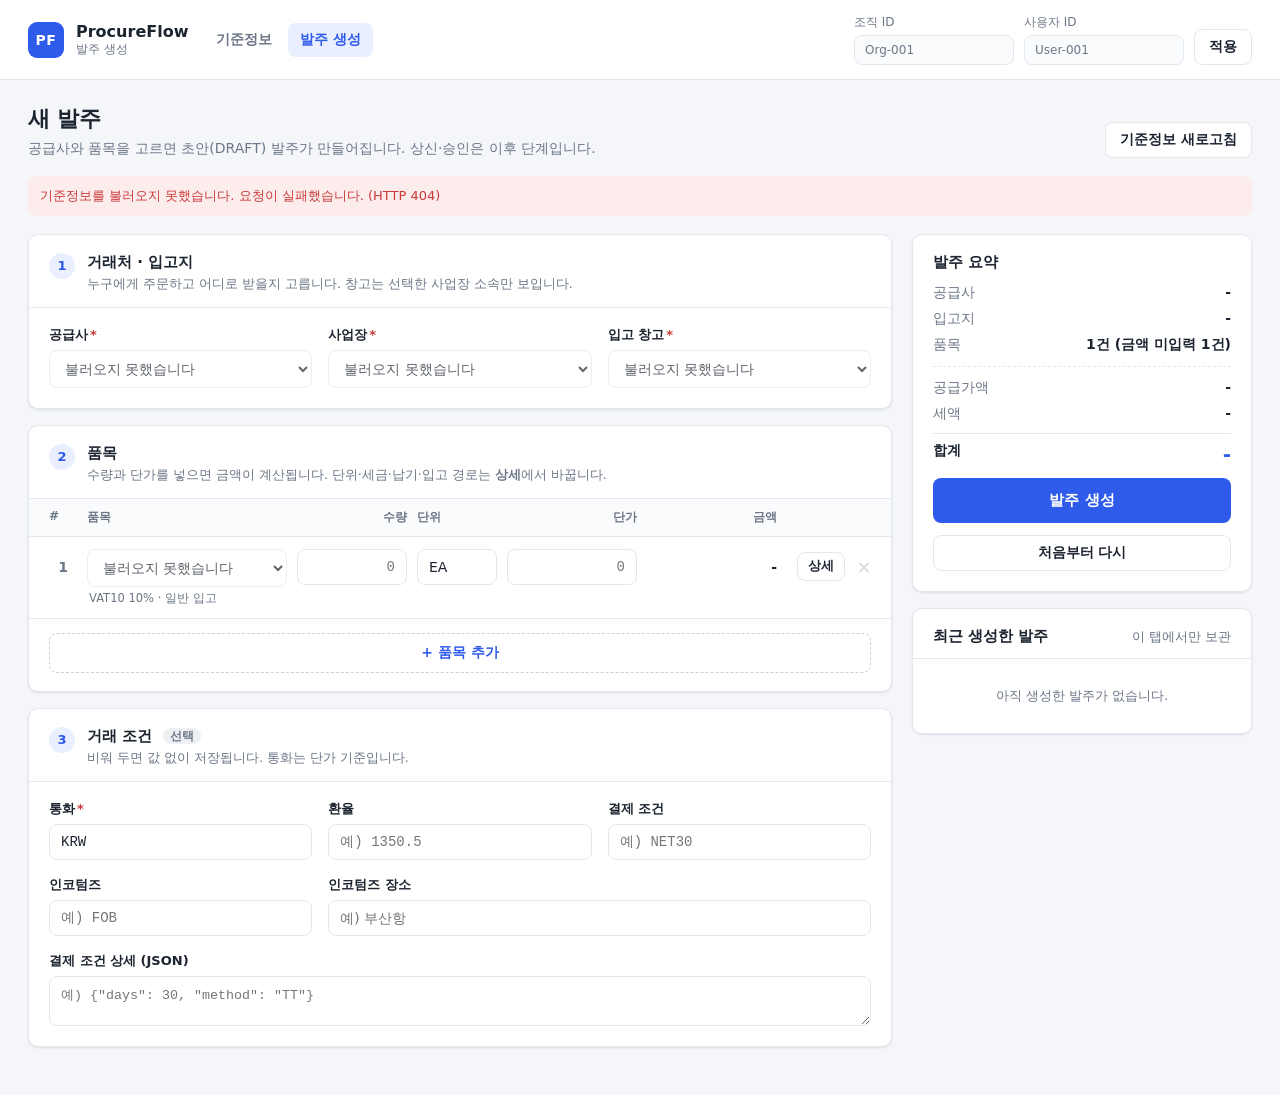
==== front/purchase-order.html @ 8b7854c6 "feat(front): 발주 생성 화면 추가 및 front 가이드 문서 반영 Co-authored-by: Cursor <cursoragent@cursor.com>" ====
<!doctype html>
<html lang="ko">
<head>
  <meta charset="utf-8">
  <meta name="viewport" content="width=device-width, initial-scale=1">
  <title>ProcureFlow · 발주 생성</title>
  <link rel="stylesheet" href="./styles.css">
</head>
<body>
  <header class="topbar">
    <div class="brand">
      <span class="brand-mark">PF</span>
      <div>
        <div class="brand-title">ProcureFlow</div>
        <div class="brand-sub">발주 생성</div>
      </div>
    </div>

    <nav class="nav" aria-label="화면">
      <a href="./index.html">기준정보</a>
      <a href="./purchase-order.html" aria-current="page">발주 생성</a>
    </nav>

    <form id="actor-form" class="actor" autocomplete="off">
      <label class="actor-field">
        <span>조직 ID</span>
        <input id="actor-org" name="orgId" maxlength="64" required placeholder="X-Org-Id">
      </label>
      <label class="actor-field">
        <span>사용자 ID</span>
        <input id="actor-user" name="userId" maxlength="64" required placeholder="X-User-Id">
      </label>
      <button type="submit" class="btn btn-ghost">적용</button>
    </form>
  </header>

  <main class="po-page">
    <div class="page-head">
      <div>
        <h1 class="page-title">새 발주</h1>
        <p class="page-desc">공급사와 품목을 고르면 초안(DRAFT) 발주가 만들어집니다. 상신·승인은 이후 단계입니다.</p>
      </div>
      <button type="button" id="reload-master" class="btn btn-ghost">기준정보 새로고침</button>
    </div>

    <div id="master-alert" class="alert info" hidden></div>

    <div class="po-layout">
      <form id="po-form" class="po-form" novalidate>
        <section class="card step">
          <header class="step-head">
            <span class="step-no">1</span>
            <div>
              <h2 class="card-title">거래처 · 입고지</h2>
              <p class="card-desc">누구에게 주문하고 어디로 받을지 고릅니다. 창고는 선택한 사업장 소속만 보입니다.</p>
            </div>
          </header>
          <div class="step-body grid-3">
            <div class="field" data-key="supplierId">
              <label class="field-label" for="f-supplierId">공급사<span class="req">*</span></label>
              <select id="f-supplierId" class="input"></select>
              <span class="field-error" hidden></span>
            </div>
            <div class="field" data-key="plantId">
              <label class="field-label" for="f-plantId">사업장<span class="req">*</span></label>
              <select id="f-plantId" class="input"></select>
              <span class="field-error" hidden></span>
            </div>
            <div class="field" data-key="shipToWarehouseId">
              <label class="field-label" for="f-shipToWarehouseId">입고 창고<span class="req">*</span></label>
              <select id="f-shipToWarehouseId" class="input"></select>
              <span class="field-error" hidden></span>
            </div>
          </div>
        </section>

        <section class="card step">
          <header class="step-head">
            <span class="step-no">2</span>
            <div>
              <h2 class="card-title">품목</h2>
              <p class="card-desc">수량과 단가를 넣으면 금액이 계산됩니다. 단위·세금·납기·입고 경로는 <b>상세</b>에서 바꿉니다.</p>
            </div>
          </header>
          <div class="line-table" role="table" aria-label="발주 품목">
            <div class="line-row line-row-head" role="row">
              <span role="columnheader">#</span>
              <span role="columnheader">품목</span>
              <span role="columnheader" class="num">수량</span>
              <span role="columnheader">단위</span>
              <span role="columnheader" class="num">단가</span>
              <span role="columnheader" class="num">금액</span>
              <span role="columnheader"></span>
            </div>
            <div id="lines"></div>
          </div>
          <div class="step-foot">
            <button type="button" id="add-line" class="btn btn-dashed">+ 품목 추가</button>
          </div>
        </section>

        <section class="card step">
          <header class="step-head">
            <span class="step-no">3</span>
            <div>
              <h2 class="card-title">거래 조건 <span class="optional">선택</span></h2>
              <p class="card-desc">비워 두면 값 없이 저장됩니다. 통화는 단가 기준입니다.</p>
            </div>
          </header>
          <div class="step-body grid-3">
            <div class="field" data-key="currency">
              <label class="field-label" for="f-currency">통화<span class="req">*</span></label>
              <input id="f-currency" class="input mono" maxlength="3" value="KRW" autocomplete="off">
              <span class="field-error" hidden></span>
            </div>
            <div class="field" data-key="exchangeRate">
              <label class="field-label" for="f-exchangeRate">환율</label>
              <input id="f-exchangeRate" class="input mono" inputmode="decimal" placeholder="예) 1350.5" autocomplete="off">
              <span class="field-error" hidden></span>
            </div>
            <div class="field" data-key="paymentTermsCode">
              <label class="field-label" for="f-paymentTermsCode">결제 조건</label>
              <input id="f-paymentTermsCode" class="input mono" maxlength="50" placeholder="예) NET30" autocomplete="off">
              <span class="field-error" hidden></span>
            </div>
            <div class="field" data-key="incotermsCode">
              <label class="field-label" for="f-incotermsCode">인코텀즈</label>
              <input id="f-incotermsCode" class="input mono" maxlength="10" placeholder="예) FOB" autocomplete="off">
              <span class="field-error" hidden></span>
            </div>
            <div class="field span-2" data-key="incotermsPlace">
              <label class="field-label" for="f-incotermsPlace">인코텀즈 장소</label>
              <input id="f-incotermsPlace" class="input" maxlength="255" placeholder="예) 부산항" autocomplete="off">
              <span class="field-error" hidden></span>
            </div>
            <div class="field span-all" data-key="paymentTermsSnapshot">
              <label class="field-label" for="f-paymentTermsSnapshot">결제 조건 상세 (JSON)</label>
              <textarea id="f-paymentTermsSnapshot" class="input mono" rows="2" placeholder='예) {"days": 30, "method": "TT"}'></textarea>
              <span class="field-error" hidden></span>
            </div>
          </div>
        </section>
      </form>

      <aside class="po-aside">
        <section class="card summary">
          <h2 class="card-title">발주 요약</h2>
          <dl class="summary-list">
            <div><dt>공급사</dt><dd id="sum-supplier">-</dd></div>
            <div><dt>입고지</dt><dd id="sum-shipto">-</dd></div>
            <div><dt>품목</dt><dd id="sum-lines">-</dd></div>
          </dl>
          <dl class="summary-list amounts">
            <div><dt>공급가액</dt><dd id="sum-net" class="num">-</dd></div>
            <div><dt>세액</dt><dd id="sum-tax" class="num">-</dd></div>
            <div class="total"><dt>합계</dt><dd id="sum-total" class="num">-</dd></div>
          </dl>
          <div id="form-alert" class="alert" role="alert" hidden></div>
          <button type="submit" form="po-form" id="submit-btn" class="btn btn-primary btn-block">발주 생성</button>
          <button type="button" id="reset-btn" class="btn btn-ghost btn-block">처음부터 다시</button>
        </section>

        <section class="card recent">
          <div class="recent-head">
            <h2 class="card-title">최근 생성한 발주</h2>
            <span class="card-desc">이 탭에서만 보관</span>
          </div>
          <div id="results"></div>
          <div id="results-empty" class="empty small">아직 생성한 발주가 없습니다.</div>
        </section>
      </aside>
    </div>
  </main>

  <div id="toasts" class="toasts" aria-live="polite"></div>

  <script type="module" src="./purchase-order.js"></script>
</body>
</html>
---- front/styles.css ----
:root {
  --bg: #f4f6fa;
  --surface: #ffffff;
  --border: #e3e7ee;
  --text: #1c2430;
  --muted: #6b7686;
  --primary: #2f5bea;
  --primary-hover: #2449c4;
  --primary-soft: #e9efff;
  --success: #12855b;
  --success-soft: #e3f6ee;
  --danger: #c93a3a;
  --danger-soft: #fdecec;
  --neutral-soft: #eef0f4;
  --radius: 10px;
  --shadow: 0 1px 2px rgba(16, 24, 40, 0.05), 0 1px 3px rgba(16, 24, 40, 0.06);
  font-family: "Pretendard", "Apple SD Gothic Neo", "Malgun Gothic", system-ui, sans-serif;
  color: var(--text);
  background: var(--bg);
}

* { box-sizing: border-box; }

body { margin: 0; min-height: 100vh; font-size: 14px; }

button, input, select { font: inherit; color: inherit; }

/* 상단바 */
.topbar {
  display: flex;
  align-items: center;
  justify-content: space-between;
  gap: 16px;
  padding: 14px 28px;
  background: var(--surface);
  border-bottom: 1px solid var(--border);
  flex-wrap: wrap;
}

.brand { display: flex; align-items: center; gap: 12px; }

.brand-mark {
  display: grid;
  place-items: center;
  width: 36px;
  height: 36px;
  border-radius: 9px;
  background: var(--primary);
  color: #fff;
  font-weight: 700;
  letter-spacing: 0.5px;
}

.brand-title { font-weight: 700; font-size: 16px; }
.brand-sub { color: var(--muted); font-size: 12px; }

.nav { display: flex; gap: 4px; margin-right: auto; }

.nav a {
  padding: 8px 12px;
  border-radius: 8px;
  color: var(--muted);
  font-weight: 600;
  text-decoration: none;
}

.nav a:hover { background: var(--neutral-soft); color: var(--text); }

.nav a[aria-current="page"] { background: var(--primary-soft); color: var(--primary); }

.actor { display: flex; align-items: flex-end; gap: 10px; flex-wrap: wrap; }

.actor-field { display: flex; flex-direction: column; gap: 4px; font-size: 12px; color: var(--muted); }

.actor-field input {
  width: 160px;
  padding: 7px 10px;
  border: 1px solid var(--border);
  border-radius: 8px;
  background: #fafbfc;
}

/* 탭 */
.tabs {
  display: flex;
  gap: 4px;
  padding: 0 28px;
  background: var(--surface);
  border-bottom: 1px solid var(--border);
  overflow-x: auto;
}

.tab {
  display: flex;
  align-items: center;
  gap: 8px;
  padding: 13px 16px;
  border: 0;
  border-bottom: 2px solid transparent;
  background: none;
  color: var(--muted);
  font-weight: 600;
  cursor: pointer;
  white-space: nowrap;
}

.tab:hover { color: var(--text); }

.tab[aria-selected="true"] { color: var(--primary); border-bottom-color: var(--primary); }

.tab-count {
  min-width: 22px;
  padding: 1px 7px;
  border-radius: 999px;
  background: var(--neutral-soft);
  color: var(--muted);
  font-size: 12px;
  text-align: center;
}

.tab[aria-selected="true"] .tab-count { background: var(--primary-soft); color: var(--primary); }

/* 레이아웃 */
.layout {
  display: grid;
  grid-template-columns: minmax(300px, 380px) 1fr;
  gap: 20px;
  padding: 24px 28px 40px;
  align-items: start;
}

@media (max-width: 960px) {
  .layout { grid-template-columns: 1fr; }
}

.card {
  background: var(--surface);
  border: 1px solid var(--border);
  border-radius: var(--radius);
  box-shadow: var(--shadow);
  min-width: 0;
}

.card-head {
  display: flex;
  justify-content: space-between;
  align-items: flex-start;
  gap: 12px;
  padding: 18px 20px 14px;
  border-bottom: 1px solid var(--border);
  flex-wrap: wrap;
}

.card-title { margin: 0; font-size: 15px; }
.card-desc { margin: 4px 0 0; color: var(--muted); font-size: 12.5px; }

/* 폼 */
.create-form { padding: 18px 20px 20px; }

.fields { display: flex; flex-direction: column; gap: 16px; }

.field { display: flex; flex-direction: column; gap: 6px; }
.field[hidden] { display: none; }

.field-label { font-weight: 600; font-size: 13px; }
.field-label .req { color: var(--danger); margin-left: 2px; }

.field-hint { color: var(--muted); font-size: 12px; }
.field-error { color: var(--danger); font-size: 12px; }

.field-meta { display: flex; justify-content: space-between; gap: 8px; }
.field-counter { color: var(--muted); font-size: 11.5px; margin-left: auto; }

.input {
  width: 100%;
  padding: 9px 11px;
  border: 1px solid var(--border);
  border-radius: 8px;
  background: #fff;
  outline: none;
  transition: border-color 0.15s, box-shadow 0.15s;
}

.toolbar .input { width: auto; }

.input:focus { border-color: var(--primary); box-shadow: 0 0 0 3px var(--primary-soft); }

.field.invalid .input { border-color: var(--danger); }
.field.invalid .input:focus { box-shadow: 0 0 0 3px var(--danger-soft); }

.input.mono, .mono { font-family: ui-monospace, "SFMono-Regular", Consolas, monospace; }

.segmented { display: flex; gap: 8px; }

.segmented label {
  flex: 1;
  display: flex;
  align-items: center;
  justify-content: center;
  gap: 6px;
  padding: 8px 10px;
  border: 1px solid var(--border);
  border-radius: 8px;
  cursor: pointer;
  font-weight: 600;
  color: var(--muted);
}

.segmented input { position: absolute; opacity: 0; pointer-events: none; }

.segmented label:has(input:checked) { border-color: var(--primary); background: var(--primary-soft); color: var(--primary); }
.segmented label:has(input:focus-visible) { box-shadow: 0 0 0 3px var(--primary-soft); }

.switch { display: flex; align-items: center; gap: 10px; cursor: pointer; user-select: none; }

.switch input { width: 18px; height: 18px; accent-color: var(--primary); }

.form-actions { display: flex; justify-content: flex-end; gap: 8px; margin-top: 20px; }

.alert {
  margin-top: 16px;
  padding: 10px 12px;
  border-radius: 8px;
  background: var(--danger-soft);
  color: var(--danger);
  font-size: 13px;
  line-height: 1.5;
}

.alert.info { background: var(--primary-soft); color: var(--primary); }

.alert a { color: inherit; font-weight: 700; }

/* 버튼 */
.btn {
  padding: 8px 14px;
  border: 1px solid transparent;
  border-radius: 8px;
  font-weight: 600;
  cursor: pointer;
  transition: background 0.15s, border-color 0.15s;
  white-space: nowrap;
}

.btn:disabled { opacity: 0.55; cursor: not-allowed; }

.btn-primary { background: var(--primary); color: #fff; min-width: 88px; }
.btn-primary:hover:not(:disabled) { background: var(--primary-hover); }

.btn-ghost { background: #fff; border-color: var(--border); color: var(--text); }
.btn-ghost:hover:not(:disabled) { background: #f6f7f9; }

/* 테이블 */
.table-wrap { overflow-x: auto; }

.table { width: 100%; border-collapse: collapse; }

.table th, .table td {
  padding: 11px 16px;
  text-align: left;
  border-bottom: 1px solid var(--border);
  white-space: nowrap;
}

.table th {
  position: sticky;
  top: 0;
  background: #fafbfc;
  color: var(--muted);
  font-size: 12px;
  font-weight: 600;
}

.table tbody tr:hover { background: #fafbff; }

.table tbody tr.flash { animation: flash 2.4s ease-out; }

@keyframes flash {
  0% { background: var(--success-soft); }
  100% { background: transparent; }
}

.cell-sub { display: block; color: var(--muted); font-size: 11.5px; margin-top: 2px; }

.badge {
  display: inline-flex;
  align-items: center;
  gap: 5px;
  padding: 2px 9px;
  border-radius: 999px;
  font-size: 12px;
  font-weight: 600;
}

.badge::before { content: ""; width: 6px; height: 6px; border-radius: 50%; background: currentColor; }

.badge.active { background: var(--success-soft); color: var(--success); }
.badge.inactive { background: var(--neutral-soft); color: var(--muted); }
.badge.danger { background: var(--danger-soft); color: var(--danger); }

.badge.info { background: var(--primary-soft); color: var(--primary); }

/* 발주 생성 */
.po-page { max-width: 1440px; margin: 0 auto; padding: 24px 28px 48px; }

.page-head { display: flex; justify-content: space-between; align-items: flex-end; gap: 16px; margin-bottom: 18px; flex-wrap: wrap; }
.page-title { margin: 0; font-size: 22px; letter-spacing: -0.3px; }
.page-desc { margin: 6px 0 0; color: var(--muted); }

#master-alert { margin: 0 0 18px; }

.po-layout { display: grid; grid-template-columns: minmax(0, 1fr) 340px; gap: 20px; align-items: start; }

@media (max-width: 1100px) {
  .po-layout { grid-template-columns: 1fr; }
}

.po-form { display: flex; flex-direction: column; gap: 16px; min-width: 0; }

.step-head { display: flex; align-items: flex-start; gap: 12px; padding: 18px 20px 14px; border-bottom: 1px solid var(--border); }

.step-no {
  flex: none;
  display: grid;
  place-items: center;
  width: 26px;
  height: 26px;
  border-radius: 50%;
  background: var(--primary-soft);
  color: var(--primary);
  font-size: 13px;
  font-weight: 700;
}

.optional { margin-left: 6px; padding: 1px 7px; border-radius: 999px; background: var(--neutral-soft); color: var(--muted); font-size: 11.5px; font-weight: 600; vertical-align: 1px; }

.step-body { padding: 18px 20px 20px; }

.grid-3 { display: grid; grid-template-columns: repeat(3, minmax(0, 1fr)); gap: 16px; }

.span-2 { grid-column: span 2; }
.span-all { grid-column: 1 / -1; }

@media (max-width: 760px) {
  .grid-3 { grid-template-columns: 1fr; }
  .span-2 { grid-column: auto; }
}

textarea.input { resize: vertical; }

.input.num, .num { text-align: right; font-variant-numeric: tabular-nums; }

.btn-sm { padding: 5px 10px; font-size: 12.5px; }
.btn-block { width: 100%; }
.btn-primary.btn-block { padding: 12px 14px; font-size: 15px; }

.btn-dashed {
  width: 100%;
  padding: 10px 14px;
  border: 1px dashed #c9d1de;
  border-radius: 8px;
  background: #fff;
  color: var(--primary);
  font-weight: 600;
  cursor: pointer;
}

.btn-dashed:hover { border-color: var(--primary); background: var(--primary-soft); }

.btn-icon {
  width: 30px;
  height: 30px;
  border: 1px solid transparent;
  border-radius: 8px;
  background: none;
  color: var(--muted);
  font-size: 18px;
  line-height: 1;
  cursor: pointer;
}

.btn-icon:hover:not(:disabled) { background: var(--danger-soft); color: var(--danger); }
.btn-icon:disabled { opacity: 0.3; cursor: not-allowed; }

/* 품목 표 */
.line-row {
  display: grid;
  grid-template-columns: 28px minmax(200px, 1fr) 110px 80px 130px 130px 92px;
  gap: 10px;
  align-items: start;
  padding: 12px 20px;
}

.line-row-head {
  padding-top: 10px;
  padding-bottom: 10px;
  background: #fafbfc;
  border-bottom: 1px solid var(--border);
  color: var(--muted);
  font-size: 12px;
  font-weight: 600;
}

.line { border-bottom: 1px solid var(--border); }
.line.open { background: #fafbff; }

.line-no { padding-top: 10px; color: var(--muted); font-weight: 700; text-align: center; }

.line-item { display: flex; flex-direction: column; gap: 4px; min-width: 0; }

.line-meta { color: var(--muted); font-size: 11.5px; padding-left: 2px; }

.line-amount { padding-top: 10px; font-weight: 700; white-space: nowrap; overflow: hidden; text-overflow: ellipsis; }

.line-actions { display: flex; justify-content: flex-end; align-items: center; gap: 4px; padding-top: 3px; }

.line .field { gap: 4px; }

.line-detail {
  display: grid;
  grid-template-columns: repeat(auto-fill, minmax(160px, 1fr));
  gap: 12px 14px;
  margin: 0 20px 14px 58px;
  padding: 14px 16px;
  border: 1px solid var(--border);
  border-radius: 8px;
  background: #fff;
}

.line-detail[hidden] { display: none; }

.step-foot { padding: 14px 20px 18px; }

@media (max-width: 900px) {
  .line-row { grid-template-columns: 28px 1fr 1fr; }
  .line-row-head { display: none; }
  .line-item { grid-column: 2 / -1; }
  .line-amount, .line-actions { grid-column: 2 / -1; }
  .line-detail { margin-left: 20px; }
}

/* 요약 */
.po-aside { display: flex; flex-direction: column; gap: 16px; position: sticky; top: 16px; }

@media (max-width: 1100px) {
  .po-aside { position: static; }
}

.summary { display: flex; flex-direction: column; gap: 12px; padding: 18px 20px 20px; }

.summary-list { display: flex; flex-direction: column; gap: 8px; margin: 0; }
.summary-list div { display: flex; justify-content: space-between; gap: 12px; }
.summary-list dt { color: var(--muted); flex: none; }
.summary-list dd { margin: 0; text-align: right; font-weight: 600; overflow-wrap: anywhere; }

.summary-list.amounts { padding-top: 12px; border-top: 1px dashed var(--border); }
.summary-list .total { padding-top: 8px; margin-top: 2px; border-top: 1px solid var(--border); }
.summary-list .total dt { color: var(--text); font-weight: 700; }
.summary-list .total dd { color: var(--primary); font-size: 20px; font-weight: 800; }

.summary .alert { margin-top: 0; }

.recent-head { display: flex; justify-content: space-between; align-items: baseline; padding: 16px 20px 12px; border-bottom: 1px solid var(--border); }

.recent-item { display: flex; flex-direction: column; gap: 4px; padding: 12px 20px; border-bottom: 1px solid var(--border); }
.recent-item:last-child { border-bottom: 0; }
.recent-item.flash { animation: flash 2.4s ease-out; }

.recent-top { display: flex; justify-content: space-between; align-items: center; gap: 8px; }
.recent-number { font-weight: 700; }
.recent-sub { font-size: 12.5px; }
.recent-sub.muted { display: flex; justify-content: space-between; gap: 8px; color: var(--muted); }

.link-btn { padding: 0; border: 0; background: none; color: var(--primary); font-size: 12px; font-weight: 600; cursor: pointer; }
.link-btn:hover { text-decoration: underline; }

.empty.small { padding: 28px 20px; font-size: 13px; }

.empty { padding: 48px 20px; text-align: center; color: var(--muted); }

.empty.error { color: var(--danger); }

/* 토스트 */
.toasts {
  position: fixed;
  right: 24px;
  bottom: 24px;
  display: flex;
  flex-direction: column;
  gap: 8px;
  z-index: 10;
}

.toast {
  min-width: 260px;
  max-width: 420px;
  padding: 12px 14px;
  border-radius: 8px;
  background: #1c2430;
  color: #fff;
  box-shadow: 0 8px 24px rgba(16, 24, 40, 0.18);
  font-size: 13px;
  animation: toast-in 0.2s ease-out;
}

.toast.success { background: var(--success); }
.toast.error { background: var(--danger); }

@keyframes toast-in {
  from { transform: translateY(8px); opacity: 0; }
  to { transform: translateY(0); opacity: 1; }
}
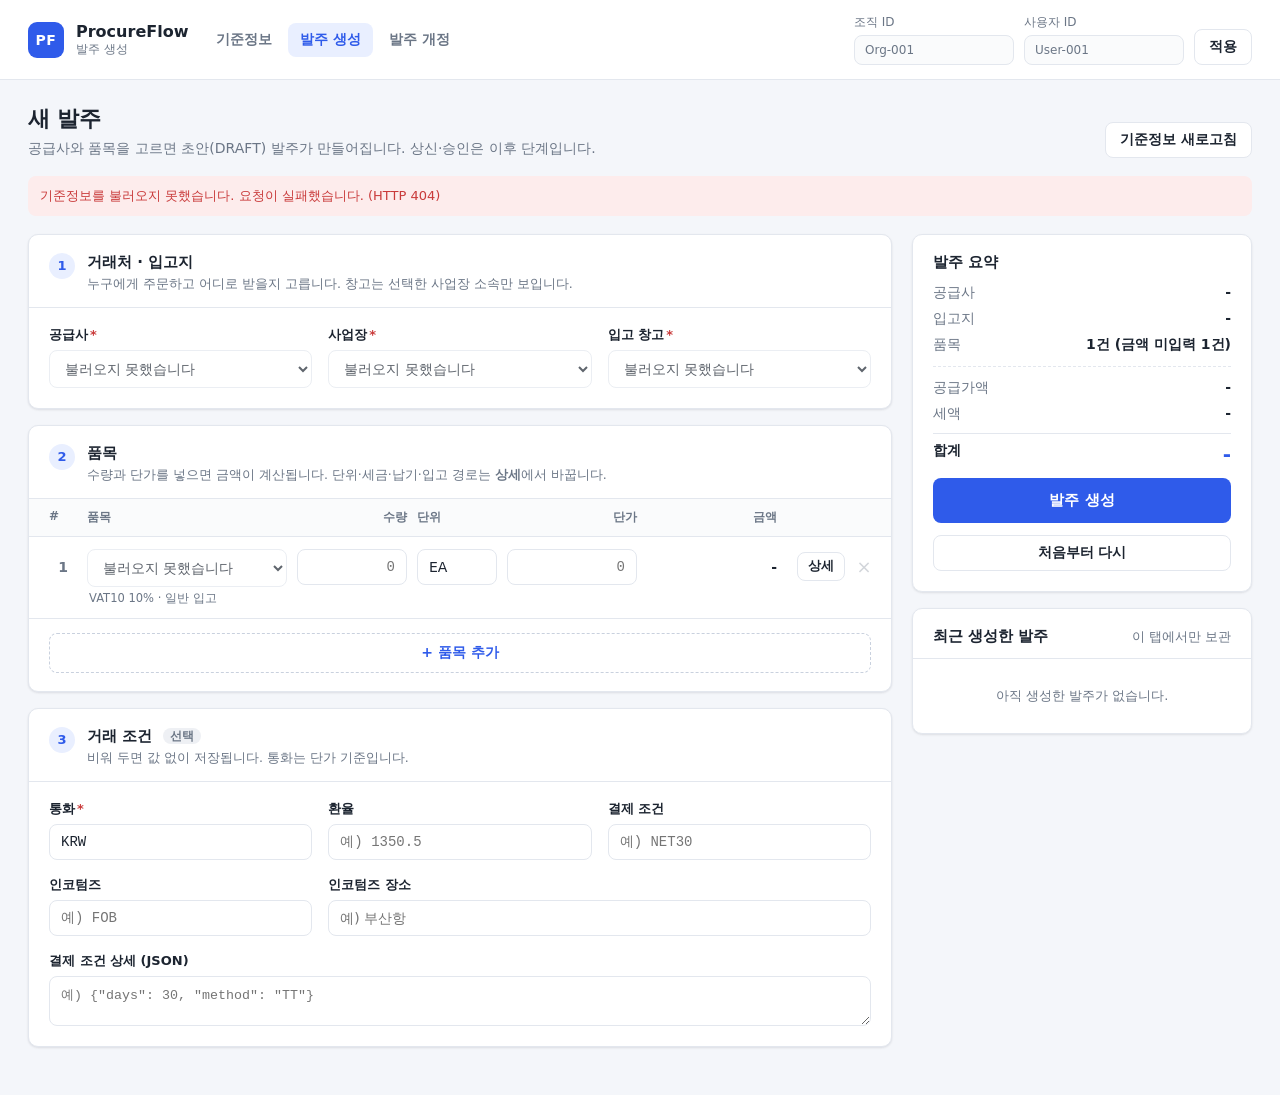
==== commit faafbd6b: "feat(front): 발주 개정 초안 작성·이력 조회 화면 추가 및 front 가이드 문서 반영 - purchase-order-revision.html/js: 발주 ID 로 개정" ====
--- a/front/purchase-order.html
+++ b/front/purchase-order.html
@@ -19,6 +19,7 @@
     <nav class="nav" aria-label="화면">
       <a href="./index.html">기준정보</a>
       <a href="./purchase-order.html" aria-current="page">발주 생성</a>
+      <a href="./purchase-order-revision.html">발주 개정</a>
     </nav>
 
     <form id="actor-form" class="actor" autocomplete="off">
--- a/front/styles.css
+++ b/front/styles.css
@@ -510,3 +510,97 @@
   from { transform: translateY(8px); opacity: 0; }
   to { transform: translateY(0); opacity: 1; }
 }
+
+/* 발주 개정 */
+.revision-page { max-width: 1500px; }
+
+.revision-lookup {
+  display: flex;
+  align-items: flex-end;
+  gap: 20px;
+  padding: 18px 20px;
+  margin-bottom: 18px;
+  flex-wrap: wrap;
+}
+
+.lookup-form { display: flex; align-items: flex-end; gap: 10px; flex: 1; min-width: 320px; }
+.lookup-id { flex: 1; }
+.revision-lookup > .alert { flex-basis: 100%; margin: 0; }
+
+.revision-workspace {
+  display: grid;
+  grid-template-columns: minmax(260px, 330px) minmax(0, 1fr);
+  gap: 18px;
+  align-items: start;
+}
+
+.revision-history { position: sticky; top: 16px; }
+.revision-list { display: flex; flex-direction: column; }
+
+.revision-item {
+  display: grid;
+  grid-template-columns: auto auto 1fr;
+  gap: 6px 10px;
+  align-items: center;
+  padding: 12px 16px;
+  border: 0;
+  border-bottom: 1px solid var(--border);
+  background: #fff;
+  text-align: left;
+  cursor: pointer;
+}
+
+.revision-item:hover, .revision-item.selected { background: #f7f9ff; }
+.revision-item.selected { box-shadow: inset 3px 0 var(--primary); }
+.revision-number { font-weight: 700; }
+.revision-reason { grid-column: 1 / -1; font-size: 12.5px; }
+.revision-by { grid-column: 1 / -1; color: var(--muted); font-size: 11.5px; }
+
+.revision-detail { min-height: 230px; }
+.snapshot-summary { padding: 14px 20px; background: var(--primary-soft); color: var(--primary); font-weight: 600; }
+.snapshot-grid { display: grid; grid-template-columns: 1fr 1fr; gap: 0; }
+.snapshot-grid > article { min-width: 0; padding: 16px 20px 20px; }
+.snapshot-grid > article + article { border-left: 1px solid var(--border); }
+.snapshot-grid h3 { margin: 0 0 12px; font-size: 14px; }
+.snapshot-terms { display: grid; gap: 7px; margin: 0 0 14px; }
+.snapshot-terms div { display: flex; justify-content: space-between; gap: 10px; }
+.snapshot-terms dt { color: var(--muted); }
+.snapshot-terms dd { margin: 0; text-align: right; overflow-wrap: anywhere; }
+.snapshot-lines { display: flex; flex-direction: column; gap: 8px; }
+.snapshot-line { padding: 9px 10px; border: 1px solid var(--border); border-radius: 8px; }
+.snapshot-line > span { display: block; margin-top: 3px; }
+.snapshot-line.cancelled { background: var(--danger-soft); opacity: 0.72; text-decoration: line-through; }
+
+.revision-form { grid-column: 1 / -1; display: flex; flex-direction: column; gap: 16px; }
+.read-only-box { min-height: 39px; padding: 9px 11px; border: 1px solid var(--border); border-radius: 8px; background: #f7f8fa; color: var(--muted); overflow-wrap: anywhere; }
+.revision-lines { display: flex; flex-direction: column; }
+.revision-line { padding: 16px 20px; border-bottom: 1px solid var(--border); }
+.revision-line.cancelled { background: var(--danger-soft); }
+.revision-line.cancelled .revision-line-fields { opacity: 0.45; pointer-events: none; }
+.revision-line-head { display: grid; grid-template-columns: minmax(130px, auto) minmax(240px, 1fr) auto auto; gap: 12px; align-items: center; margin-bottom: 14px; }
+.revision-line-item { min-width: 0; }
+.revision-line-fields { display: grid; grid-template-columns: repeat(5, minmax(130px, 1fr)); gap: 12px; }
+.cancel-toggle { display: flex; align-items: center; gap: 6px; white-space: nowrap; color: var(--danger); font-weight: 600; }
+.cancel-toggle input { width: 17px; height: 17px; accent-color: var(--danger); }
+.revision-submit { display: grid; grid-template-columns: 1fr auto; align-items: center; gap: 12px 20px; padding: 18px 20px; }
+.revision-submit .alert { grid-column: 1 / -1; margin: 0; }
+.revision-actions { display: flex; gap: 8px; }
+
+@media (max-width: 1100px) {
+  .revision-workspace { grid-template-columns: 1fr; }
+  .revision-history { position: static; }
+  .revision-form { grid-column: auto; }
+  .revision-line-fields { grid-template-columns: repeat(3, minmax(130px, 1fr)); }
+}
+
+@media (max-width: 760px) {
+  .lookup-form { min-width: 100%; flex-wrap: wrap; }
+  .lookup-id { flex-basis: 100%; }
+  .snapshot-grid { grid-template-columns: 1fr; }
+  .snapshot-grid > article + article { border-left: 0; border-top: 1px solid var(--border); }
+  .revision-line-head { grid-template-columns: 1fr auto; }
+  .revision-line-item { grid-column: 1 / -1; grid-row: 2; }
+  .revision-line-fields { grid-template-columns: 1fr 1fr; }
+  .revision-submit { grid-template-columns: 1fr; }
+  .revision-actions { flex-direction: column; }
+}
